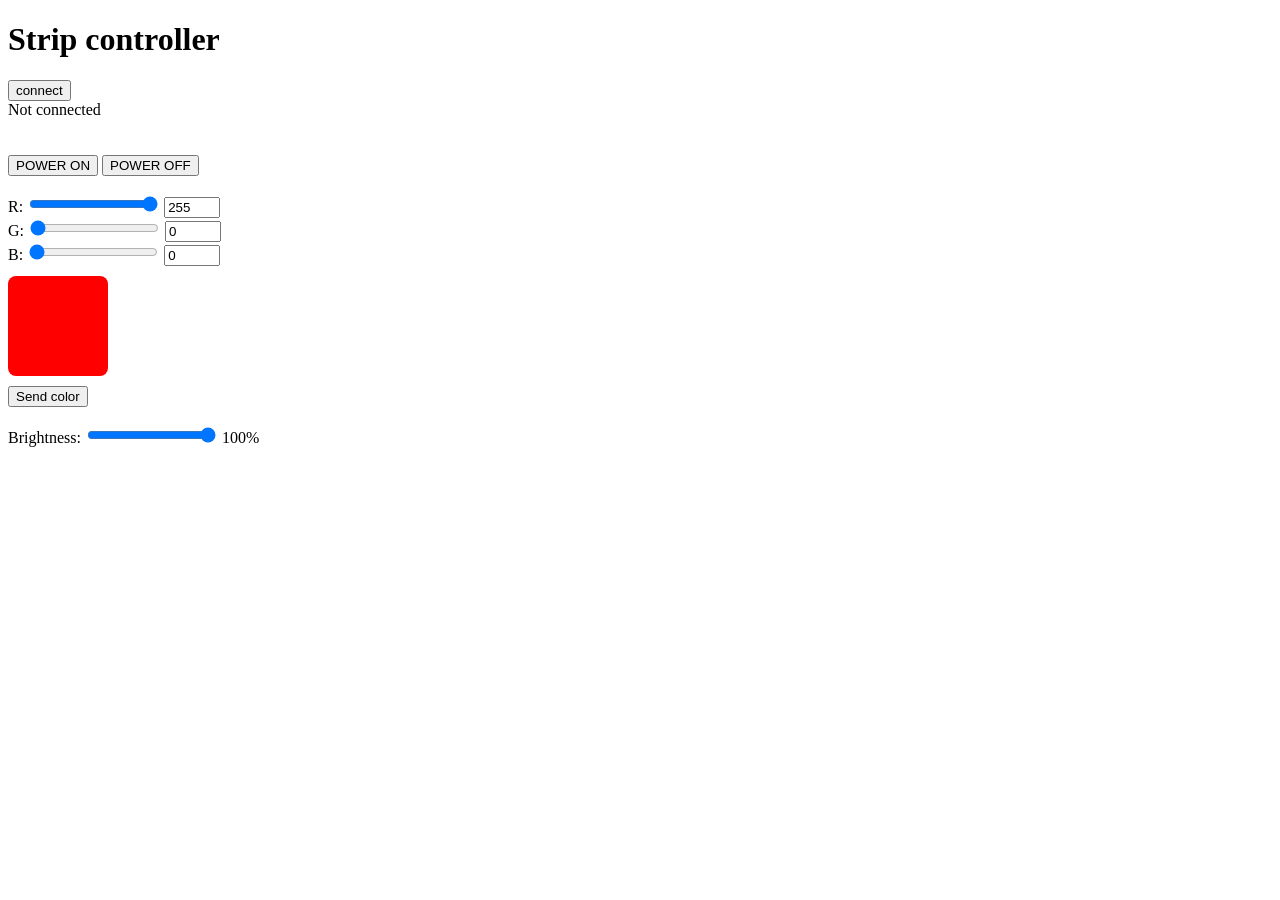
==== main/index.html @ 85f3b0bd "readme + swatch html and css" ====
<!DOCTYPE html>
<html lang="en">
    <head>
        <meta charset="UTF-8" />
        <title>Strip Controll</title>
        <link rel="stylesheet" href="styles.css" />
        <script src="scripts.js" defer></script>
    </head>
    <body>
        <h1>Strip controller</h1>
        <button id="connectButton">connect</button>
        <div id="status">Not connected</div>
        <br><br>
        <button id="onButton">POWER ON</button>
        <button id="offButton">POWER OFF</button>
        <br><br>
        <div>
            R: <input type="range" id="sliderR" min="0" max="255" value="255">
            <input type="number" id="numberR" min="0" max="255" value="255">
        </div>
         <div>
            G: <input type="range" id="sliderG" min="0" max="255" value="0">
            <input type="number" id="numberG" min="0" max="255" value="0">
        </div>
         <div>
            B: <input type="range" id="sliderB" min="0" max="255" value="0">
            <input type="number" id="numberB" min="0" max="255" value="0">
        </div>
        <div id="swatch"></div>
        <button id="sendColorButton">Send color</button>
        <br><br>
        Brightness:
        <input type="range" id="sliderBright" min="1" max="100" value="100">
        <span id="brightLabel">100%</span>
    </body>
</html>
---- main/styles.css ----
#swatch {
    width:100px;
    height:100px;
    background:rgb(255,0,0);
    margin:10px	0;
    border-radius:8px;
};
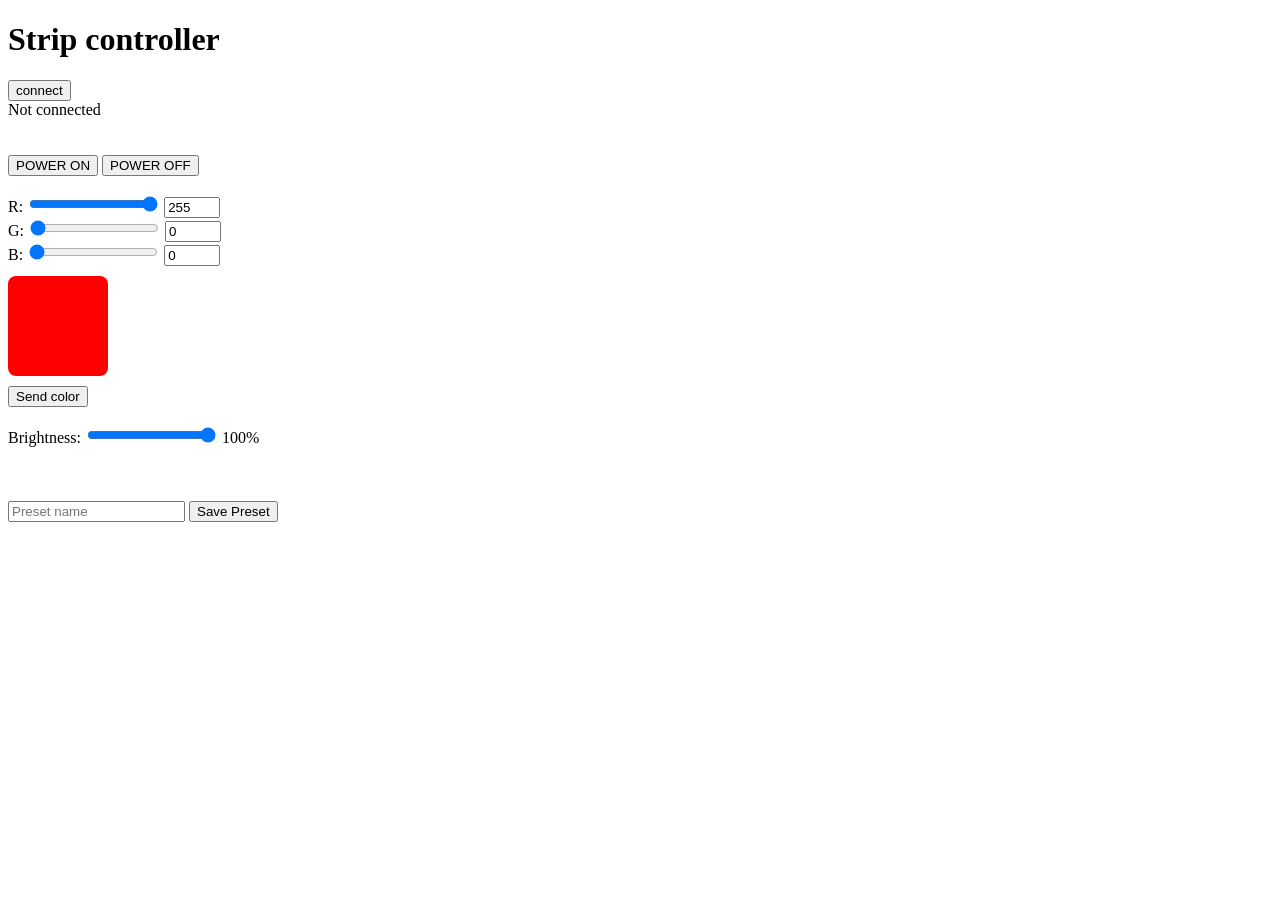
==== commit a828a1f5: "Presets feture , save, edit delete ,click to apply" ====
--- a/main/index.html
+++ b/main/index.html
@@ -2,7 +2,7 @@
 <html lang="en">
     <head>
         <meta charset="UTF-8" />
-        <title>Strip Controll</title>
+        <title>LEDBLE Controller</title>
         <link rel="stylesheet" href="styles.css" />
         <script src="scripts.js" defer></script>
     </head>
@@ -32,5 +32,16 @@
         Brightness:
         <input type="range" id="sliderBright" min="1" max="100" value="100">
         <span id="brightLabel">100%</span>
+        <br><br>
+        <div id="result1"></div>
+        <div id="result2"></div>
+        <br><br>
+        <div id="presetSection">
+            <input type="text" id="presetNameInput" placeholder="Preset name">
+            <button id="savePresetButton">Save Preset</button>
+            <div id="presetList"></div>
+        </div>
+
+
     </body>
 </html>
--- a/main/styles.css
+++ b/main/styles.css
@@ -4,4 +4,5 @@
     background:rgb(255,0,0);
     margin:10px	0;
     border-radius:8px;
-};+};
+
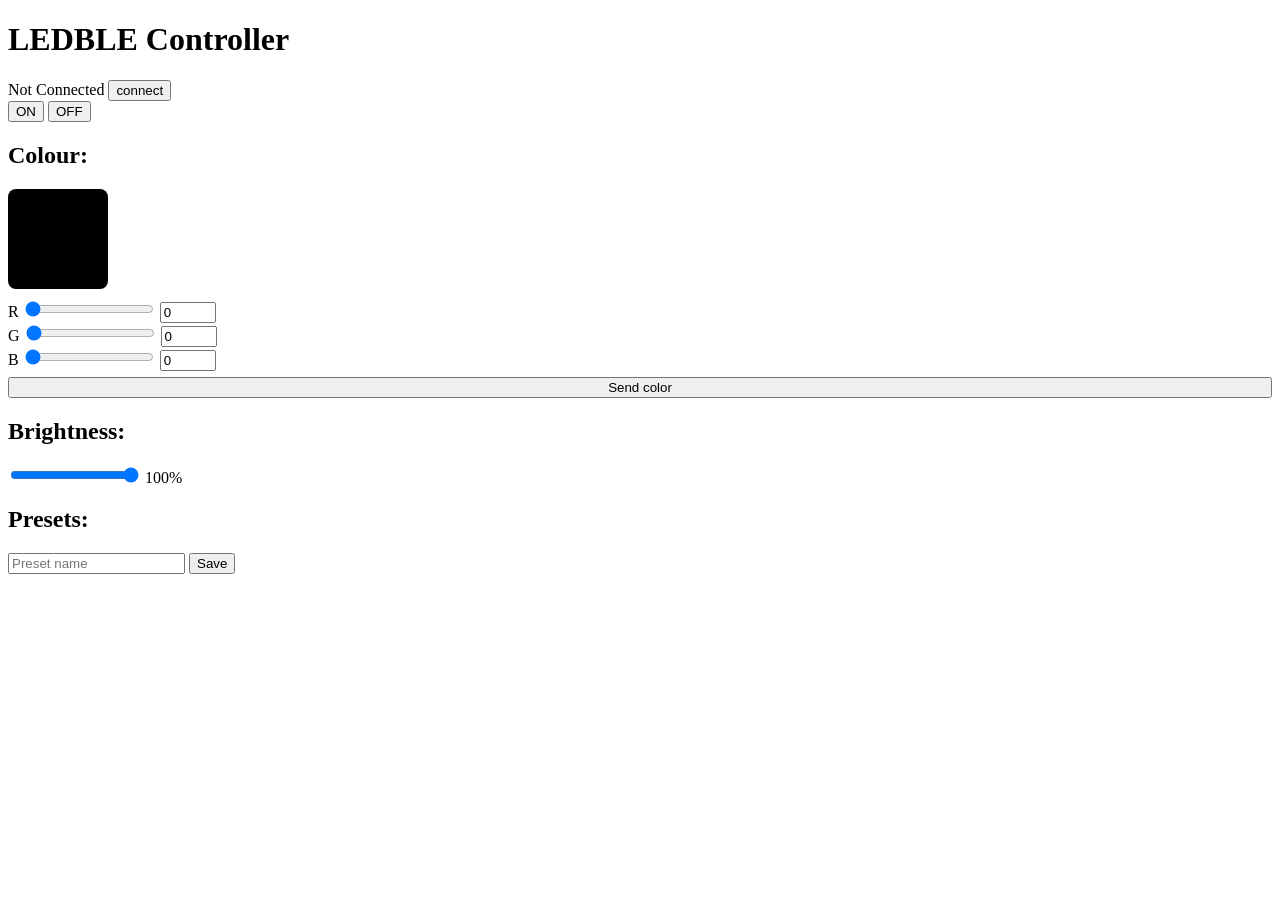
==== commit bcd3b85a: "html changes to aid in styling" ====
--- a/main/index.html
+++ b/main/index.html
@@ -7,41 +7,67 @@
         <script src="scripts.js" defer></script>
     </head>
     <body>
-        <h1>Strip controller</h1>
-        <button id="connectButton">connect</button>
-        <div id="status">Not connected</div>
-        <br><br>
-        <button id="onButton">POWER ON</button>
-        <button id="offButton">POWER OFF</button>
-        <br><br>
-        <div>
-            R: <input type="range" id="sliderR" min="0" max="255" value="255">
-            <input type="number" id="numberR" min="0" max="255" value="255">
-        </div>
-         <div>
-            G: <input type="range" id="sliderG" min="0" max="255" value="0">
-            <input type="number" id="numberG" min="0" max="255" value="0">
-        </div>
-         <div>
-            B: <input type="range" id="sliderB" min="0" max="255" value="0">
-            <input type="number" id="numberB" min="0" max="255" value="0">
-        </div>
-        <div id="swatch"></div>
-        <button id="sendColorButton">Send color</button>
-        <br><br>
-        Brightness:
-        <input type="range" id="sliderBright" min="1" max="100" value="100">
-        <span id="brightLabel">100%</span>
-        <br><br>
-        <div id="result1"></div>
-        <div id="result2"></div>
-        <br><br>
-        <div id="presetSection">
-            <input type="text" id="presetNameInput" placeholder="Preset name">
-            <button id="savePresetButton">Save Preset</button>
-            <div id="presetList"></div>
+      <div class="app">
+        <div class="topbar">
+            <div>
+                <h1>LEDBLE Controller</h1>
+            </div>
+            <div class="connect">
+                <span id="status" class="status-pill">Not Connected</span>
+                <button id="connectButton" class="btn btn-primary">connect</button>
+            </div>
         </div>
 
+        <div class="layout">
+            <section class="card">
+                <div class="power-button">
+                    <button id="onButton" class="btn btn-primary">ON</button>
+                    <button id="offButton" class="btn btn-ghost">OFF</button>
+                </div>
+            </section>
 
+            <section class="card" style="grid-column: 1/ -1;">
+                <h2>Colour:</h2>
+                <div id="swatch"></div>
+                <div class="channel-row">
+                    <label>R</label>
+                    <input type="range" id="sliderR" min="0" max="255" value="0">
+                    <input type="number" id="numberR" min="0" max="255" value="0">
+                </div>
+                <div class="channel-row">
+                    <label>G</label>
+                    <input type="range" id="sliderG" min="0" max="255" value="0">
+                    <input type="number" id="numberG" min="0" max="255" value="0">
+                </div>
+                <div class="channel-row">
+                    <label>B</label>
+                    <input type="range" id="sliderB" min="0" max="255" value="0">
+                    <input type="number" id="numberB" min="0" max="255" value="0">
+                </div>
+                <button id="sendColorButton" class="btn btn-primary" style="width:100%; margin-top:6px;">Send color</button>
+
+            </section>
+
+            <section class="card">
+                <h2>Brightness:</h2>
+                <div class="brightness-row">
+                    <input type="range" id="sliderBright" min="1" max="100" value="100">
+                    <span id="brightLabel">100%</span>
+                </div>
+            </section>
+
+            <section class="card presets-card" id="presetSection">
+                <h2>Presets:</h2>
+                <div class="preset-form">
+                    <input type="text" id="presetNameInput" placeholder="Preset name">
+                    <button id="savePresetButton" class="btn btn-primary">Save</button>
+                </div>
+                <div id="presetList"></div>
+            </section>
+
+            </section>            
+        </div>
+        <dv id="result1"></div>
+        <div id="result2"></div>
     </body>
 </html>
--- a/main/styles.css
+++ b/main/styles.css
@@ -1,8 +1,7 @@
 #swatch {
     width:100px;
     height:100px;
-    background:rgb(255,0,0);
+    background:rgb(0,0,0);
     margin:10px	0;
     border-radius:8px;
 };
-
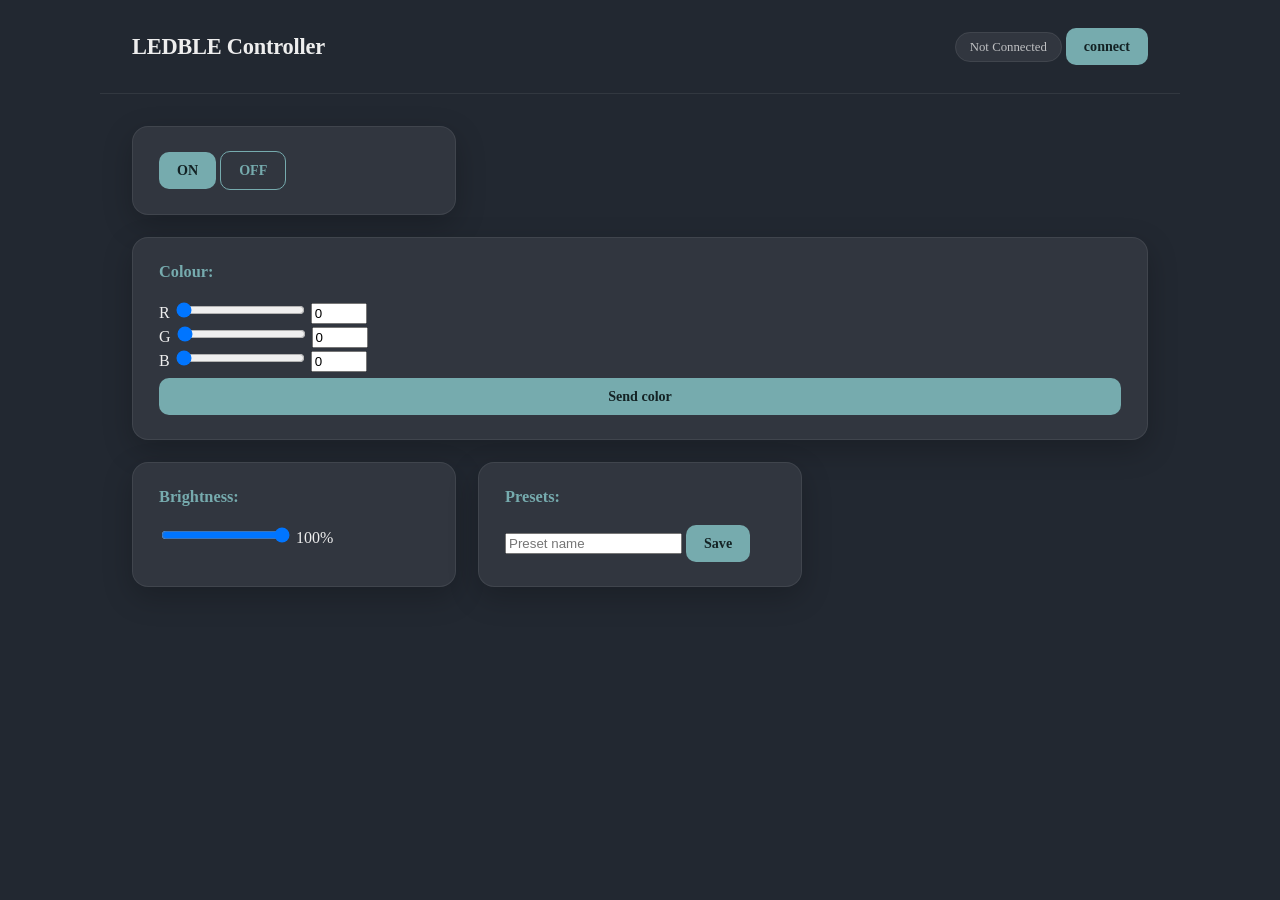
==== commit 8290b074: "styling #1 background, grids, buttons" ====
--- a/main/index.html
+++ b/main/index.html
@@ -13,7 +13,7 @@
                 <h1>LEDBLE Controller</h1>
             </div>
             <div class="connect">
-                <span id="status" class="status-pill">Not Connected</span>
+                <span id="status" class="status">Not Connected</span>
                 <button id="connectButton" class="btn btn-primary">connect</button>
             </div>
         </div>
--- a/main/styles.css
+++ b/main/styles.css
@@ -1,7 +1,68 @@
-#swatch {
-    width:100px;
-    height:100px;
-    background:rgb(0,0,0);
-    margin:10px	0;
-    border-radius:8px;
-};
+:root{
+--bg:#222831;
+--surface: #31363F;
+--accent: #76ABAE;
+--text: #EEEEEE;
+--line: rgba(238,238,238,.08)
+}
+
+*{box-sizing: border-box;}
+body{
+    margin: 0;
+    background: var(--bg);
+    color:var(--text);
+}
+
+.app{ max-width: 1080px; margin:0 auto; padding-bottom: 60px;}
+
+.topbar{
+    display:flex; align-items: center; justify-content: space-between;
+    padding: 28px 32px; border-bottom: 1px solid var(--line);
+    margin-bottom: 32px;
+}
+
+.topbar h1{ margin: 0; font-size: 1.4rem; font-weight: 700; letter-spacing:-0.01em;}
+.topbar .sub{ margin:2px 00; font-size: .83rem; color: rgba(238,238,238,.55);}
+.connection{ display:flex; align-items: center; gap:12px;}
+.status{
+    font-size: .8rem; padding: 7px 14px; border-radius: 999px;
+    background: var(--surface); border:1px solid var(--line);
+    color: rgba(238,238,238,.75);
+}
+
+.layout{
+    display: grid;
+    grid-template-columns: repeat(auto-fit, minmax(320px, 1fr));
+    gap:22px;
+    padding:0 32px;
+}
+
+.preset-card{ grid-column: 1/ -1;}
+
+.card{
+    background: var(--surface);
+    border:1px solid var(--line);
+    border-radius: 16px;
+    padding: 24px 26px;
+    box-shadow: 0 10px 30px rgba(0,0,0,.22);
+}
+
+.card h2{
+    margin: 0 0 18px;
+    font-size: 1.02rem;
+    font-weight: 600;
+    color: var(--accent);
+}
+
+.btn{
+    border: none; cursor: pointer; border-radius: 10px;
+    padding: 10px 18px; font-size: .88rem; font-weight: 600;
+    font-family: inhert; transition: filter .15s ease, transform .1s ease;
+}
+.btn:active{ transform: scale(.97);}
+.btn-primary{ background: var(--accent); color: #132224;}
+.btn-primary:hover{filter:brightness(1.1);}
+.btn-ghost{background:transparent; color:var(--accent); border: 1px solid var(--accent);}
+.btn-ghost:hover{background: rgba(118,171,174,.1);}
+.power-buttons{display: flex; gap: 12px;}
+.power-buttons .btn{flex:1;}
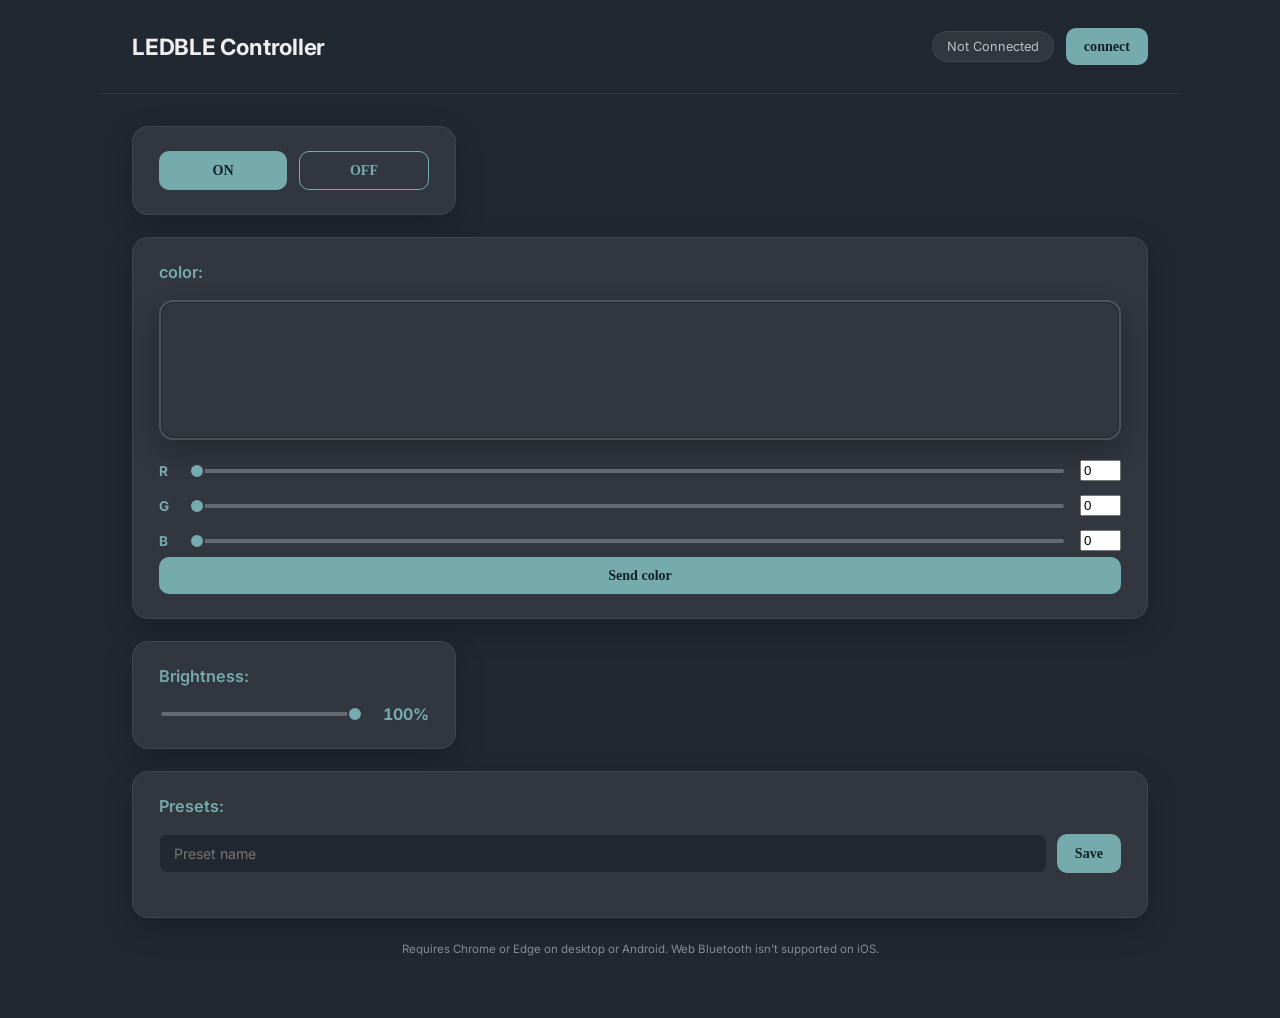
==== commit 328f1956: "css #2 Most of the css done , need to debug number input buttons and optimize for mobile." ====
--- a/main/index.html
+++ b/main/index.html
@@ -3,8 +3,11 @@
     <head>
         <meta charset="UTF-8" />
         <title>LEDBLE Controller</title>
+        <meta name="viewport" content="width=device-width, initial-scale=1.0" />
         <link rel="stylesheet" href="styles.css" />
         <script src="scripts.js" defer></script>
+        <link rel="preconnect" href="https://fonts.googleapis.com" />
+        <link href="https://fonts.googleapis.com/css2?family=Inter:wght@400;500;600;700&display=swap" rel="stylesheet" />
     </head>
     <body>
       <div class="app">
@@ -12,7 +15,7 @@
             <div>
                 <h1>LEDBLE Controller</h1>
             </div>
-            <div class="connect">
+            <div class="connection">
                 <span id="status" class="status">Not Connected</span>
                 <button id="connectButton" class="btn btn-primary">connect</button>
             </div>
@@ -20,14 +23,14 @@
 
         <div class="layout">
             <section class="card">
-                <div class="power-button">
+                <div class="power-buttons">
                     <button id="onButton" class="btn btn-primary">ON</button>
                     <button id="offButton" class="btn btn-ghost">OFF</button>
                 </div>
             </section>
 
             <section class="card" style="grid-column: 1/ -1;">
-                <h2>Colour:</h2>
+                <h2>color:</h2>
                 <div id="swatch"></div>
                 <div class="channel-row">
                     <label>R</label>
@@ -56,7 +59,7 @@
                 </div>
             </section>
 
-            <section class="card presets-card" id="presetSection">
+            <section class="card preset-card" id="presetSection">
                 <h2>Presets:</h2>
                 <div class="preset-form">
                     <input type="text" id="presetNameInput" placeholder="Preset name">
@@ -64,10 +67,8 @@
                 </div>
                 <div id="presetList"></div>
             </section>
-
-            </section>            
+           
         </div>
-        <dv id="result1"></div>
-        <div id="result2"></div>
     </body>
+    <footer>Requires Chrome or Edge on desktop or Android. Web Bluetooth isn't supported on iOS.</footer>
 </html>
--- a/main/styles.css
+++ b/main/styles.css
@@ -3,14 +3,17 @@
 --surface: #31363F;
 --accent: #76ABAE;
 --text: #EEEEEE;
---line: rgba(238,238,238,.08)
+--line: rgba(238,238,238,.08);
+--dimmertxt: #868a92;
 }
 
 *{box-sizing: border-box;}
 body{
     margin: 0;
     background: var(--bg);
-    color:var(--text);
+    color: var(--text);
+    font-family: 'Inter', system-ui, sans-serif;
+    -webkit-font-smoothing: antialiased;
 }
 
 .app{ max-width: 1080px; margin:0 auto; padding-bottom: 60px;}
@@ -65,4 +68,191 @@
 .btn-ghost{background:transparent; color:var(--accent); border: 1px solid var(--accent);}
 .btn-ghost:hover{background: rgba(118,171,174,.1);}
 .power-buttons{display: flex; gap: 12px;}
-.power-buttons .btn{flex:1;}+.power-buttons .btn{flex:1;}
+
+.channel-row{display:flex; align-items: center; gap: 14px; margin-bottom: 14px;}
+.channel-row:last-of-type{margin-bottom: 0;}
+.channel-row label{
+    width: 14px;
+    font-weight: 700;
+    color: var(--accent);
+    font-size: .85rem;
+}
+input[type="range"]{
+    flex: 1;
+    appearance: none;
+    -webkit-appearance: none;
+    -moz-appearance: none;
+    height: 4px;
+    border-radius: 2px;
+    background: rgba(238, 238, 238, .15);
+    outline: none;
+    cursor: pointer;
+
+}
+
+input[type="range"]::-webkit-slider-runnable-track{
+    height: 4px;
+    border-radius: 2px;
+    background: rgba(238, 238, 238, .15);
+}
+
+input[type="range"]::-webkit-slider-thumb{
+    -webkit-appearance:none;
+    appearance: none;
+    width: 16px;
+    height: 16px;
+    border-radius: 50%;
+    background: var(--accent);
+    border: 2px solid var(--surface);
+    margin-top: -6px;
+    cursor: pointer;
+    transition: transform .1s ease;
+}
+input[type="range"]::-webkit-slider-thumb:hover{transform:scale(1.15);};
+input[type="number"]{
+    appearance: none;
+    -webkit-appearance: none;
+    -moz-appearance: textfield;
+    width: 70px;
+    background: var(--surface);
+    border: none;
+    border-radius: 999px;
+    padding: 9px 14px;
+    color: var(--text);
+    text-align: center;
+    font-family: inherit;
+    font-size: .9rem;
+    font-weight: 600;
+}
+
+input[type="number"]::-webkit-outer-spin-button,
+input[type="number"]::-webkit-inner-spin-button{
+    -webkit-appearance: none;
+    margin: 0;
+}
+
+input[type="text"]:focus{
+    outline: none;
+    border-color: var(--accent);
+}
+
+input[type="number"]:focus{
+    outline: none;
+    box-shadow: 0 0 0 2px var(--accent);
+}
+
+#swatch{
+    width: 100%;
+    height: 140px;
+    border-radius: 14px;
+    border: 2px solid rgba(238, 238, 238, .15);
+    box-shadow: inset 0 0 0 1px rgba(0,0,0,.25), 0 12px 28px rgba(0,0,0,.25);
+    margin-bottom: 20px;
+}
+
+.brightness-row{display: flex; align-items: center; gap: 18px;}
+#brightLabel{
+    min-width: 46px;
+    text-align: right;
+    font-weight: 700;
+    color: var(--accent);
+    font-variant-numeric: tabular-nums;
+}
+
+.preset-form{
+    display: flex;
+    gap: 10px;
+    margin-bottom: 20px;
+}
+
+#presetNameInput{
+    flex: 1;
+    background: var(--bg);
+    border: 1px solid var(--line);
+    border-radius: 8px;
+    padding: 10px 14px;
+    color: var(--text);
+    font-family: inherit;
+    font-size: .88rem;
+}
+
+#presetList{
+    display: grid;
+    grid-template-columns: repeat(auto-fill, minmax(150px, 1fr));
+    gap: 14px;
+}
+
+.presetItem{
+    background: var(--bg);
+    border: 1px solid var(--line);
+    border-radius: 12px;
+    padding: 16px 14px;
+    display: flex;
+    flex-direction: column;
+    align-items: center;
+    text-align: center;
+    gap: 6px;
+    transition: border-color .15s ease;
+}
+
+.presetItem:hover{border-color: var(--accent);}
+.presetItem > div:first-child{
+    width: 44px !important;
+    height: 44px !important;
+    border-radius: 10px !important;
+    border: 2px solid var(--line) !important;
+    margin-bottom: 4px;
+
+}
+
+.presetItem span{
+    font-size: .88rem;
+    font-weight: 500;
+}
+
+.presetItem button{
+    background: transparent;
+    border: 1px solid var(--line);
+    color: var(--text);
+    border-radius: 6px;
+    padding: 5px 12px;
+    font-size: .76rem;
+    cursor: pointer;
+    font-family: inherit;
+}
+
+.presetItem button:hover{
+    border-color: var(--accent); 
+    color: var(--text);
+
+}
+
+.presetItem input[type="text"]{
+    width: 100%;
+    margin-bottom: 6px;
+    background: var(--surface);
+    border: 1px solid var(--line);
+    border-radius: 6px;
+    padding: 6px 8px;
+    color: var(--text);
+    font-family: inherit;
+    font-size: .82rem;
+}
+
+.presetItem label{
+    font-size: .72rem;
+    color: rgba(238, 238, 238, .6);
+    display: flex;
+    align-items: center;
+    gap: 5px;
+    margin-bottom: 6px;
+}
+
+footer{
+    margin-top:22px;
+    font-size:11.5px;
+    color:var(--dimmertxt);
+    line-height:1.6;
+    text-align:center;
+}
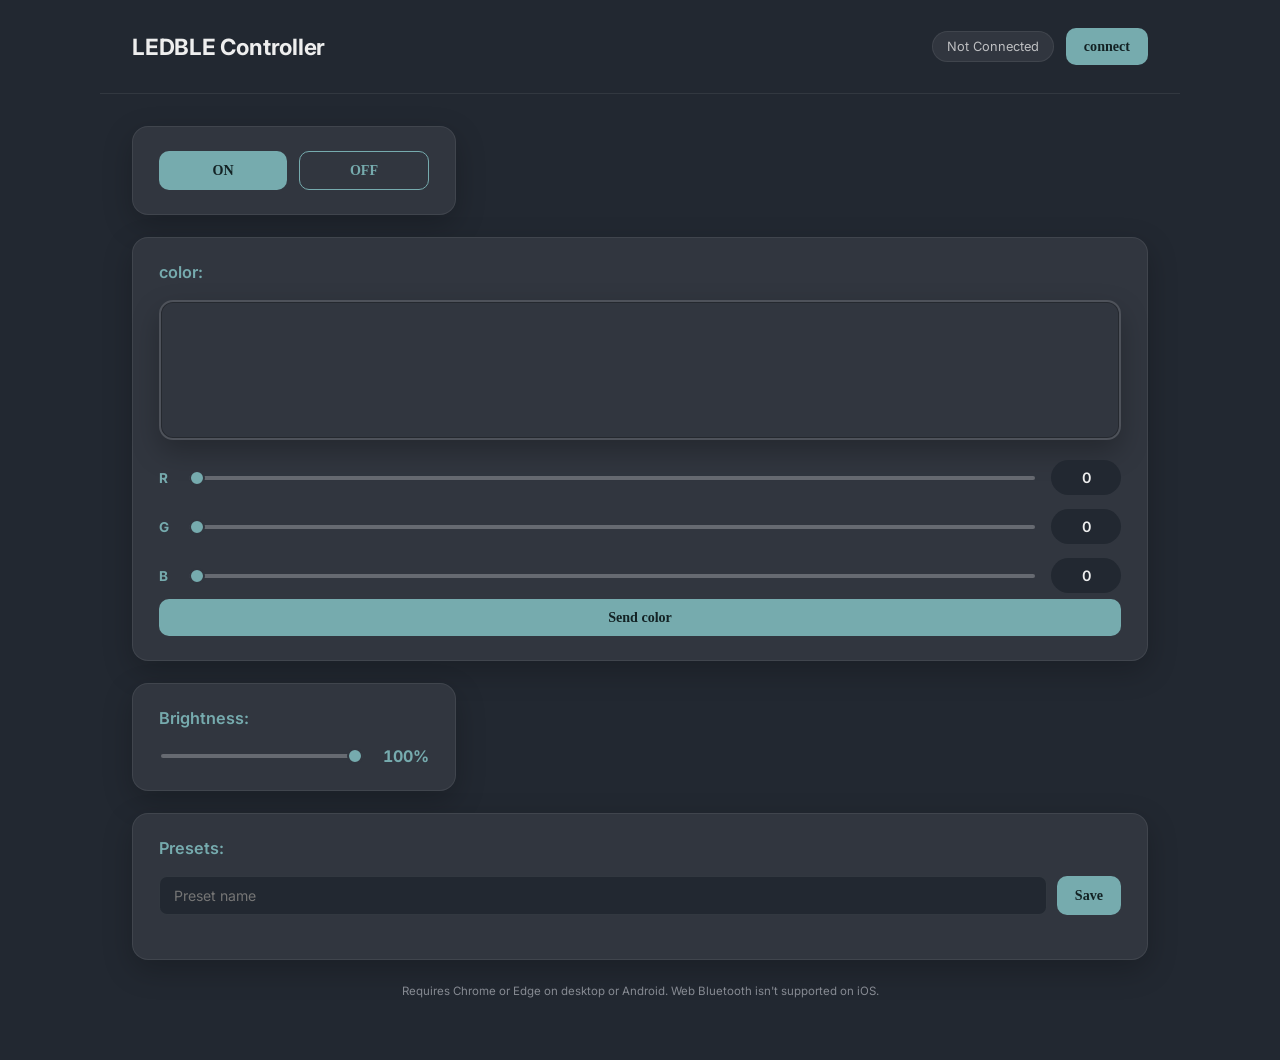
==== commit 96d06a01: "Final touches before ship" ====
--- a/main/index.html
+++ b/main/index.html
@@ -54,7 +54,7 @@
             <section class="card">
                 <h2>Brightness:</h2>
                 <div class="brightness-row">
-                    <input type="range" id="sliderBright" min="1" max="100" value="100">
+                    <input type="range" id="brightnessSlider" min="1" max="100" value="100">
                     <span id="brightLabel">100%</span>
                 </div>
             </section>
@@ -70,5 +70,5 @@
            
         </div>
     </body>
-    <footer>Requires Chrome or Edge on desktop or Android. Web Bluetooth isn't supported on iOS.</footer>
+    <footer> Requires Chrome or Edge on desktop or Android. Web Bluetooth isn't supported on iOS. </footer>
 </html>
--- a/main/styles.css
+++ b/main/styles.css
@@ -109,14 +109,14 @@
     cursor: pointer;
     transition: transform .1s ease;
 }
-input[type="range"]::-webkit-slider-thumb:hover{transform:scale(1.15);};
+input[type="range"]::-webkit-slider-thumb:hover{transform:scale(1.15);}
 input[type="number"]{
     appearance: none;
     -webkit-appearance: none;
     -moz-appearance: textfield;
     width: 70px;
-    background: var(--surface);
-    border: none;
+    background: var(--bg);
+    border: var(--line);
     border-radius: 999px;
     padding: 9px 14px;
     color: var(--text);
@@ -255,4 +255,82 @@
     color:var(--dimmertxt);
     line-height:1.6;
     text-align:center;
+}
+
+@media (max-width: 600px) {
+    .app{
+        padding-bottom: 40px;
+    }
+
+    .topbar{
+        flex-direction: column;
+        align-items: flex-start;
+        gap: 14px;
+        padding: 20px 18px;
+        margin-bottom: 20px;
+    }
+
+    .connection{
+        width: 100%;
+        justify-content: space-between;
+    }
+
+    .layout{
+        padding: 0 18px;
+        gap: 16px;
+    }
+
+    .card{
+        padding: 18px 16px;
+    }
+
+    .card h2{
+        font-size: .95rem;
+        margin-bottom: 14px;
+    }
+
+    #swatch{
+        height: 100px;
+        margin-bottom: 16px;
+    }
+
+    .channel-row{
+        gap: 10px;
+        margin-bottom: 12px;
+    }
+
+    input[type="range"]::-webkit-slider-thumb{
+        width: 20px;
+        height: 20px;
+        margin-top: -8px;
+    }
+
+    input[type="number"]{
+        width: 58px;
+        padding: 8px 10px;
+    }
+
+    input[type="number"],
+    input[type="text"]{
+        font-size: 16px;
+    }
+
+    .preset-form{
+        flex-direction: column;
+    }
+
+    .preset-form .btn{
+        width: 100%;
+    }
+
+    #presetList{
+        grid-template-columns: repeat(auto-fill, minmax(120px, 1fr));
+        gap: 10px;
+    }
+
+    .btn{
+        padding: 11px 16px;
+        font-size: .85rem;
+    }
+    
 }
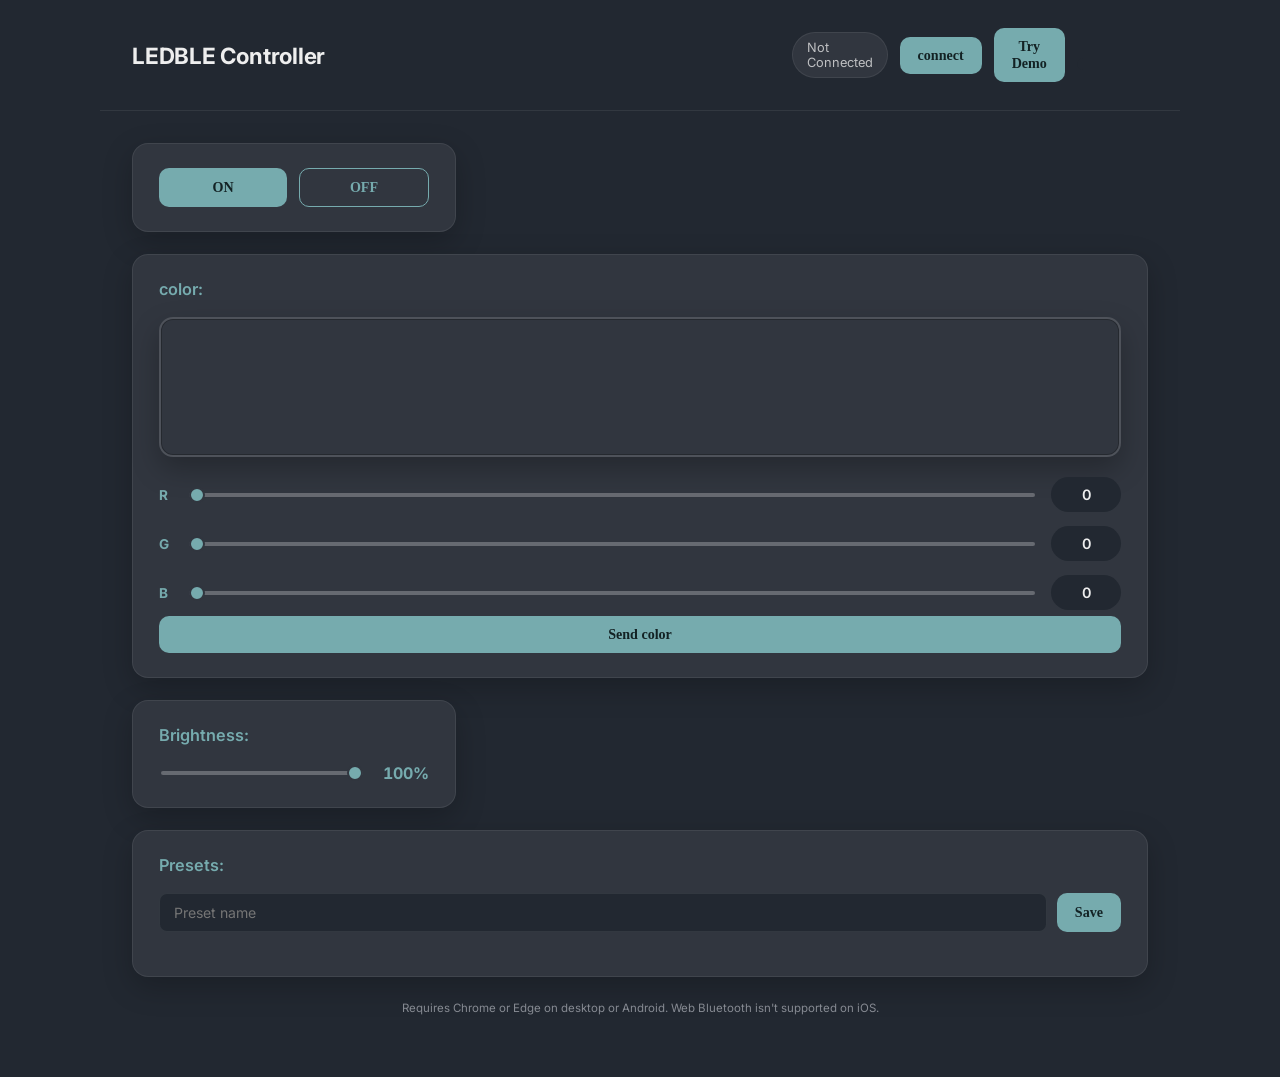
==== commit 668efd04: "requested changes added an emulator, changed ai to my own code, added calibrator for g and b , now o" ====
--- a/main/index.html
+++ b/main/index.html
@@ -6,6 +6,7 @@
         <meta name="viewport" content="width=device-width, initial-scale=1.0" />
         <link rel="stylesheet" href="styles.css" />
         <script src="scripts.js" defer></script>
+        <script src="emulator.js" defer></script>
         <link rel="preconnect" href="https://fonts.googleapis.com" />
         <link href="https://fonts.googleapis.com/css2?family=Inter:wght@400;500;600;700&display=swap" rel="stylesheet" />
     </head>
@@ -17,15 +18,20 @@
             </div>
             <div class="connection">
                 <span id="status" class="status">Not Connected</span>
-                <button id="connectButton" class="btn btn-primary">connect</button>
+                <button id="connectButton" class="button button-primary">connect</button>
+                <button id="demoButton" class="button button-primary">Try Demo</button>
+                <div class="emulatorWrap">
+                    <div id="emulatorStrip" class="emulatorStrip"></div>
+                    <div id="emulatorLog" class="emulatorLog"></div>
+                </div>
             </div>
         </div>
 
         <div class="layout">
             <section class="card">
                 <div class="power-buttons">
-                    <button id="onButton" class="btn btn-primary">ON</button>
-                    <button id="offButton" class="btn btn-ghost">OFF</button>
+                    <button id="onButton" class="button button-primary">ON</button>
+                    <button id="offButton" class="button button-ghost">OFF</button>
                 </div>
             </section>
 
@@ -47,7 +53,7 @@
                     <input type="range" id="sliderB" min="0" max="255" value="0">
                     <input type="number" id="numberB" min="0" max="255" value="0">
                 </div>
-                <button id="sendColorButton" class="btn btn-primary" style="width:100%; margin-top:6px;">Send color</button>
+                <button id="sendColorButton" class="button button-primary" style="width:100%; margin-top:6px;">Send color</button>
 
             </section>
 
@@ -63,7 +69,7 @@
                 <h2>Presets:</h2>
                 <div class="preset-form">
                     <input type="text" id="presetNameInput" placeholder="Preset name">
-                    <button id="savePresetButton" class="btn btn-primary">Save</button>
+                    <button id="savePresetButton" class="button button-primary">Save</button>
                 </div>
                 <div id="presetList"></div>
             </section>
--- a/main/styles.css
+++ b/main/styles.css
@@ -1,16 +1,16 @@
 :root{
---bg:#222831;
+--background:#222831;
 --surface: #31363F;
 --accent: #76ABAE;
 --text: #EEEEEE;
 --line: rgba(238,238,238,.08);
---dimmertxt: #868a92;
+--lightText: #868a92;
 }
 
 *{box-sizing: border-box;}
 body{
     margin: 0;
-    background: var(--bg);
+    background: var(--background);
     color: var(--text);
     font-family: 'Inter', system-ui, sans-serif;
     -webkit-font-smoothing: antialiased;
@@ -57,18 +57,18 @@
     color: var(--accent);
 }
 
-.btn{
+.button{
     border: none; cursor: pointer; border-radius: 10px;
     padding: 10px 18px; font-size: .88rem; font-weight: 600;
     font-family: inhert; transition: filter .15s ease, transform .1s ease;
 }
-.btn:active{ transform: scale(.97);}
-.btn-primary{ background: var(--accent); color: #132224;}
-.btn-primary:hover{filter:brightness(1.1);}
-.btn-ghost{background:transparent; color:var(--accent); border: 1px solid var(--accent);}
-.btn-ghost:hover{background: rgba(118,171,174,.1);}
+.button:active{ transform: scale(.97);}
+.button-primary{ background: var(--accent); color: #132224;}
+.button-primary:hover{filter:brightness(1.1);}
+.button-ghost{background:transparent; color:var(--accent); border: 1px solid var(--accent);}
+.button-ghost:hover{background: rgba(118,171,174,.1);}
 .power-buttons{display: flex; gap: 12px;}
-.power-buttons .btn{flex:1;}
+.power-buttons .button{flex:1;}
 
 .channel-row{display:flex; align-items: center; gap: 14px; margin-bottom: 14px;}
 .channel-row:last-of-type{margin-bottom: 0;}
@@ -115,7 +115,7 @@
     -webkit-appearance: none;
     -moz-appearance: textfield;
     width: 70px;
-    background: var(--bg);
+    background: var(--background);
     border: var(--line);
     border-radius: 999px;
     padding: 9px 14px;
@@ -168,7 +168,7 @@
 
 #presetNameInput{
     flex: 1;
-    background: var(--bg);
+    background: var(--background);
     border: 1px solid var(--line);
     border-radius: 8px;
     padding: 10px 14px;
@@ -184,7 +184,7 @@
 }
 
 .presetItem{
-    background: var(--bg);
+    background: var(--background);
     border: 1px solid var(--line);
     border-radius: 12px;
     padding: 16px 14px;
@@ -252,7 +252,7 @@
 footer{
     margin-top:22px;
     font-size:11.5px;
-    color:var(--dimmertxt);
+    color:var(--lightText);
     line-height:1.6;
     text-align:center;
 }
@@ -319,7 +319,7 @@
         flex-direction: column;
     }
 
-    .preset-form .btn{
+    .preset-form .button{
         width: 100%;
     }
 
@@ -328,9 +328,52 @@
         gap: 10px;
     }
 
-    .btn{
+    .button{
         padding: 11px 16px;
         font-size: .85rem;
     }
     
+}
+
+.emulatorWrap {
+    flex: 0 0 100%;
+    width: 100%;
+    margin-top: 10px;
+}
+
+.emulatorStrip {
+    display: none;
+    width: 100%;
+    height: 40px;
+    border-radius: 8px;
+    border: 1px solid #76ABAE;
+}
+
+.emulatorLog {
+    margin-top: 8px;
+    padding: 6px 10px;
+    box-sizing: border-box;
+    background: #222831;
+    color: #76ABAE;
+    border-radius: 6px;
+    font-family: monospace;
+    font-size: 13px;
+    word-break: break-all;
+}
+
+@media (max-width: 600px) {
+    #connectButton,
+    #demoButton {
+        width: 100%;
+        min-height: 44px;
+        margin-top: 8px;
+    }
+
+    .emulatorStrip {
+        height: 56px;
+    }
+
+    .emulatorLog {
+        font-size: 12px;
+    }
 }
